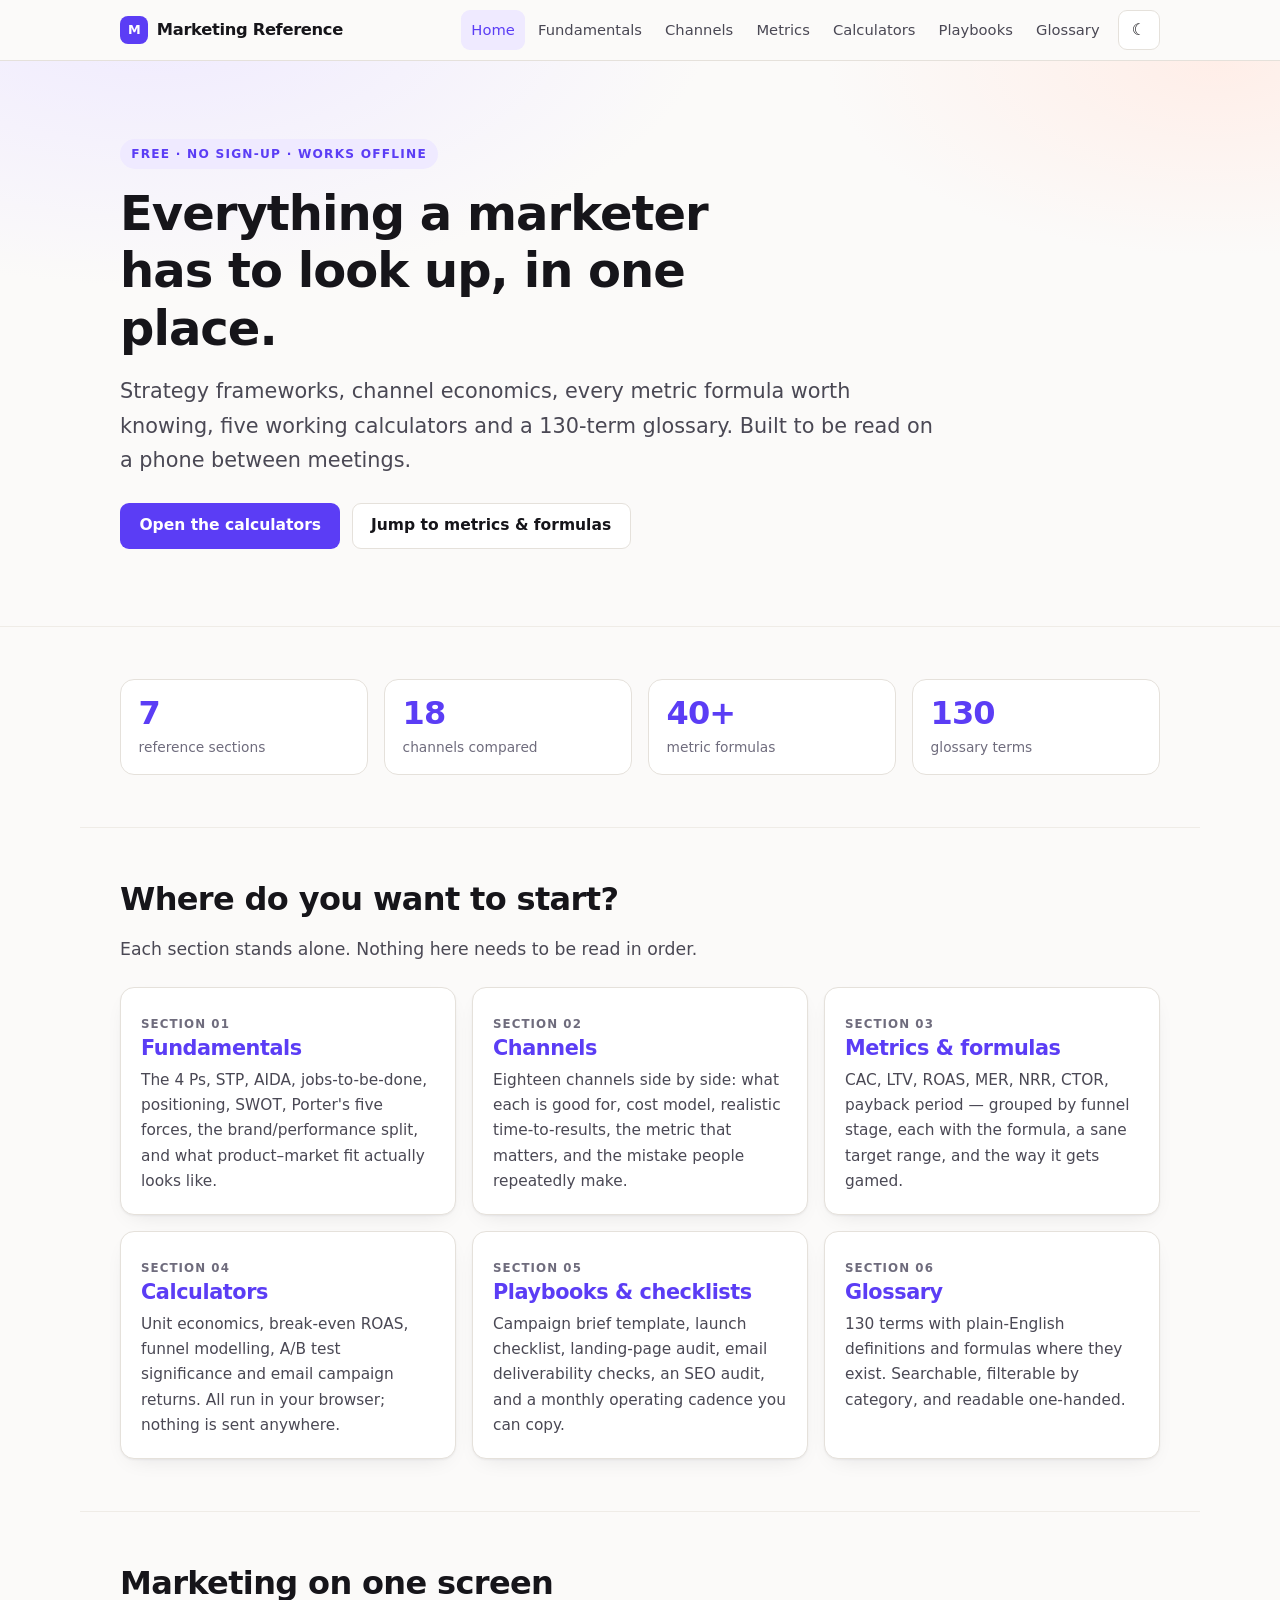
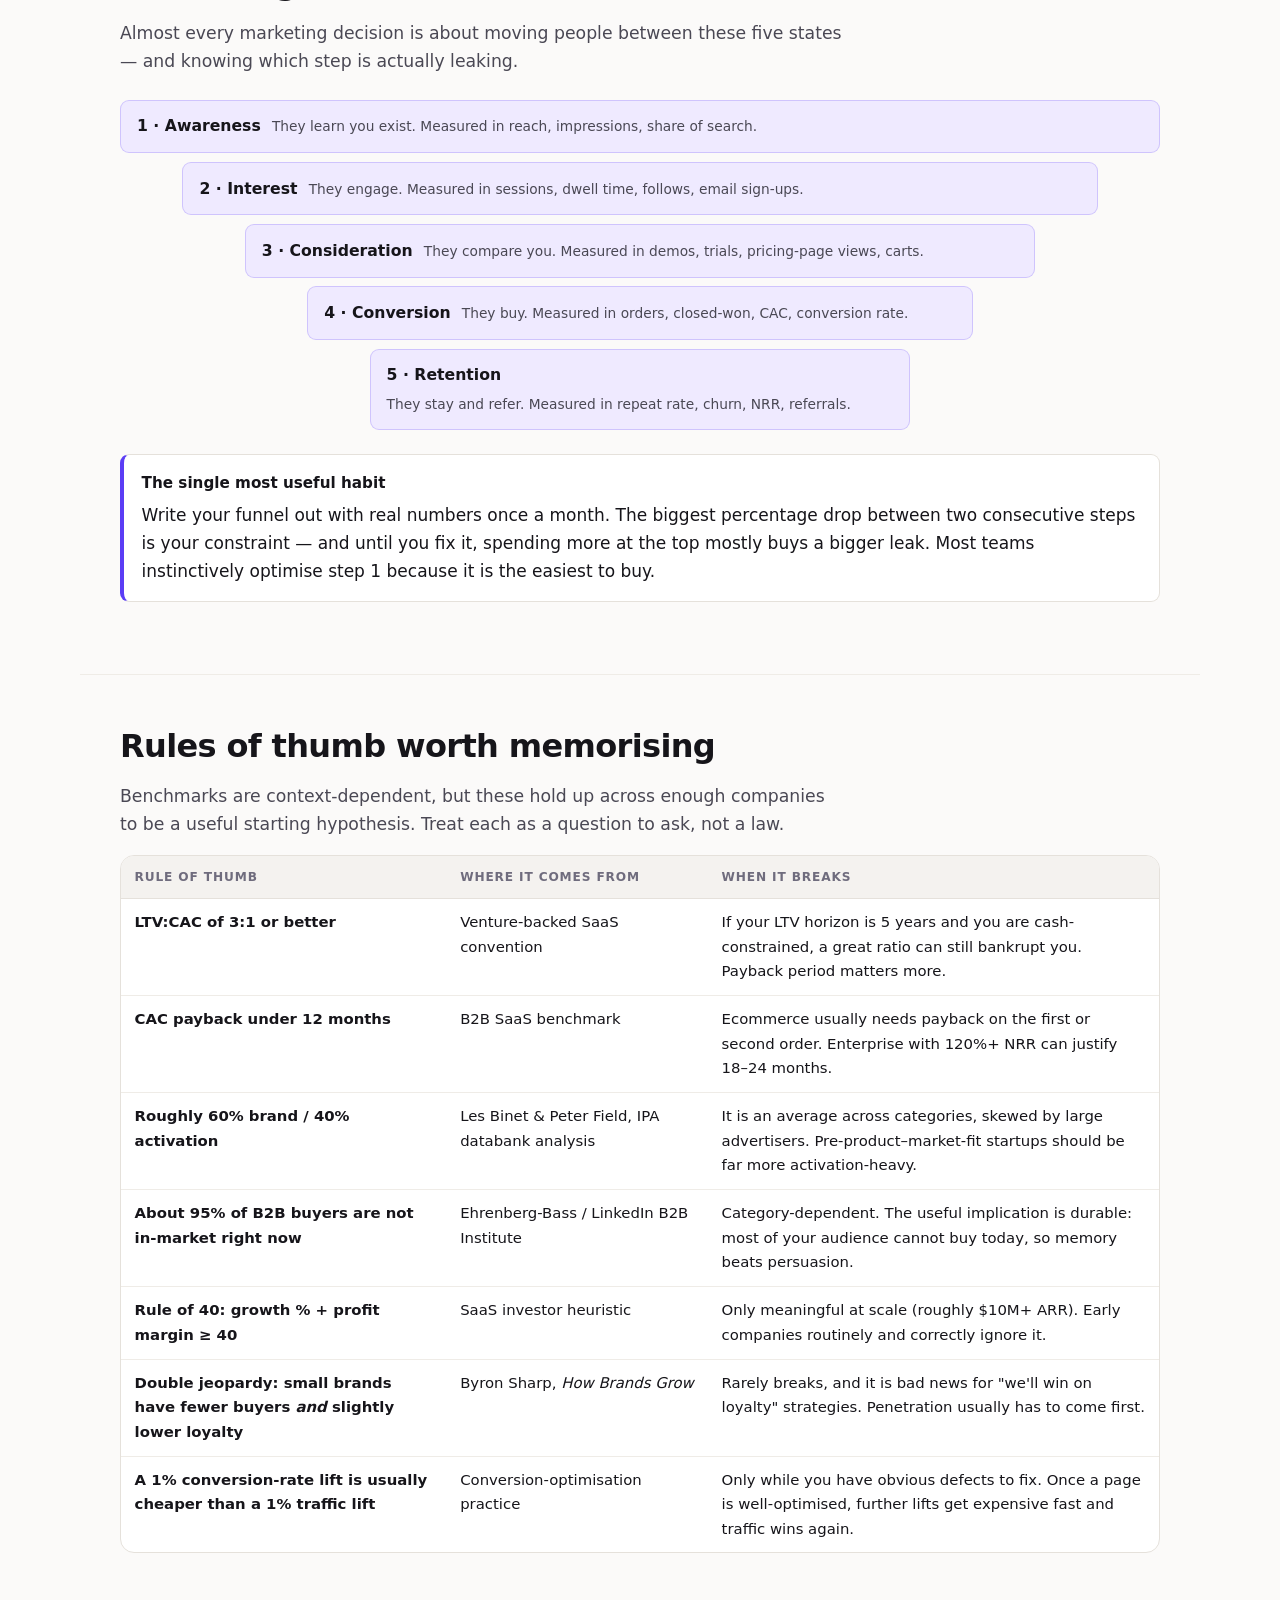
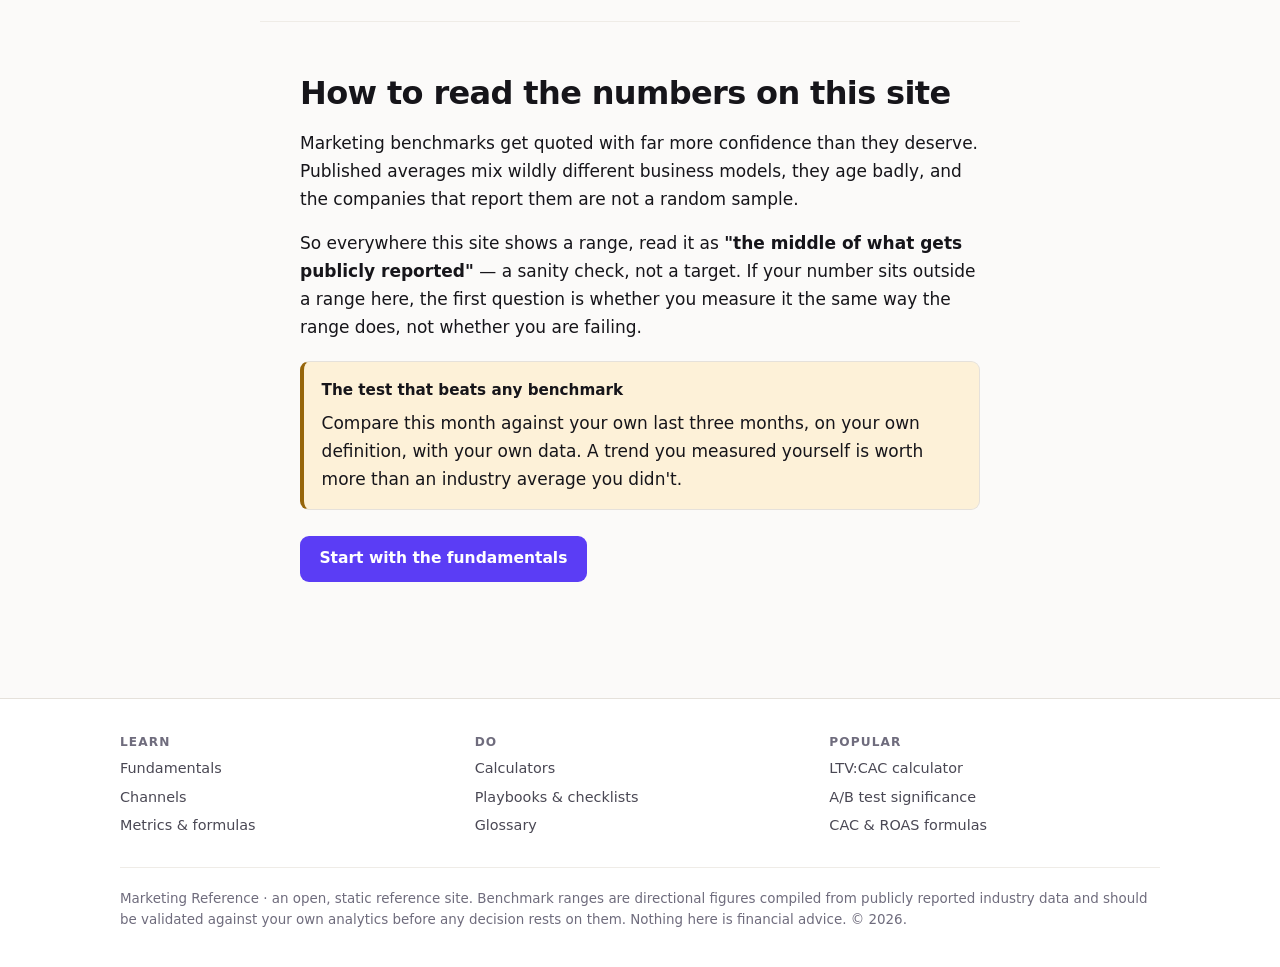
==== index.html @ d9c9aff5 "Add static marketing reference site: home, fundamentals, channels, metrics Sets up a dependency-free" ====
<!DOCTYPE html>
<html lang="en">
<head>
<meta charset="utf-8">
<meta name="viewport" content="width=device-width, initial-scale=1">
<title>Marketing Reference — frameworks, metrics, benchmarks and calculators</title>
<meta name="description" content="A free, mobile-friendly reference for marketers: strategy frameworks, channel comparisons, every metric formula, interactive calculators, playbooks and a 130-term glossary.">
<meta name="color-scheme" content="light dark">
<link rel="stylesheet" href="assets/css/styles.css">
<link rel="icon" href="data:image/svg+xml,<svg xmlns='http://www.w3.org/2000/svg' viewBox='0 0 32 32'><rect width='32' height='32' rx='8' fill='%235b3df5'/><text x='16' y='22' font-size='16' font-family='sans-serif' font-weight='bold' fill='white' text-anchor='middle'>M</text></svg>">
<script>try{var t=localStorage.getItem('mr-theme');if(t)document.documentElement.setAttribute('data-theme',t);}catch(e){}</script>
</head>
<body>
<a class="skip-link" href="#main">Skip to content</a>

<header class="site-header">
  <div class="wrap header-inner">
    <a class="brand" href="index.html"><span class="brand-mark" aria-hidden="true">M</span> Marketing Reference</a>
    <button class="nav-toggle" type="button" aria-expanded="false" aria-controls="site-nav">
      <span class="nav-toggle-bars" aria-hidden="true"><span></span><span></span><span></span></span>Menu
    </button>
    <nav class="site-nav" id="site-nav" aria-label="Main">
      <a href="index.html" aria-current="page">Home</a>
      <a href="fundamentals.html">Fundamentals</a>
      <a href="channels.html">Channels</a>
      <a href="metrics.html">Metrics</a>
      <a href="calculators.html">Calculators</a>
      <a href="playbooks.html">Playbooks</a>
      <a href="glossary.html">Glossary</a>
      <button class="theme-toggle" type="button" aria-label="Switch theme">☾</button>
    </nav>
  </div>
</header>

<main id="main">

  <div class="hero">
    <div class="wrap">
      <span class="eyebrow">Free · No sign-up · Works offline</span>
      <h1>Everything a marketer has to look up, in one place.</h1>
      <p class="lede">Strategy frameworks, channel economics, every metric formula worth knowing, five working calculators and a 130-term glossary. Built to be read on a phone between meetings.</p>
      <div class="btn-row">
        <a class="btn btn-primary" href="calculators.html">Open the calculators</a>
        <a class="btn btn-ghost" href="metrics.html">Jump to metrics &amp; formulas</a>
      </div>
    </div>
  </div>

  <section class="section wrap">
    <div class="grid grid-4">
      <div class="stat"><span class="stat-value">7</span><span class="stat-label">reference sections</span></div>
      <div class="stat"><span class="stat-value">18</span><span class="stat-label">channels compared</span></div>
      <div class="stat"><span class="stat-value">40+</span><span class="stat-label">metric formulas</span></div>
      <div class="stat"><span class="stat-value">130</span><span class="stat-label">glossary terms</span></div>
    </div>
  </section>

  <section class="section wrap" id="start">
    <h2>Where do you want to start?</h2>
    <p class="lede">Each section stands alone. Nothing here needs to be read in order.</p>

    <div class="grid mt-2">
      <a class="card" href="fundamentals.html">
        <span class="card-kicker">Section 01</span>
        <h3>Fundamentals</h3>
        <p>The 4 Ps, STP, AIDA, jobs-to-be-done, positioning, SWOT, Porter's five forces, the brand/performance split, and what product–market fit actually looks like.</p>
      </a>
      <a class="card" href="channels.html">
        <span class="card-kicker">Section 02</span>
        <h3>Channels</h3>
        <p>Eighteen channels side by side: what each is good for, cost model, realistic time-to-results, the metric that matters, and the mistake people repeatedly make.</p>
      </a>
      <a class="card" href="metrics.html">
        <span class="card-kicker">Section 03</span>
        <h3>Metrics &amp; formulas</h3>
        <p>CAC, LTV, ROAS, MER, NRR, CTOR, payback period — grouped by funnel stage, each with the formula, a sane target range, and the way it gets gamed.</p>
      </a>
      <a class="card" href="calculators.html">
        <span class="card-kicker">Section 04</span>
        <h3>Calculators</h3>
        <p>Unit economics, break-even ROAS, funnel modelling, A/B test significance and email campaign returns. All run in your browser; nothing is sent anywhere.</p>
      </a>
      <a class="card" href="playbooks.html">
        <span class="card-kicker">Section 05</span>
        <h3>Playbooks &amp; checklists</h3>
        <p>Campaign brief template, launch checklist, landing-page audit, email deliverability checks, an SEO audit, and a monthly operating cadence you can copy.</p>
      </a>
      <a class="card" href="glossary.html">
        <span class="card-kicker">Section 06</span>
        <h3>Glossary</h3>
        <p>130 terms with plain-English definitions and formulas where they exist. Searchable, filterable by category, and readable one-handed.</p>
      </a>
    </div>
  </section>

  <section class="section wrap" id="funnel">
    <h2>Marketing on one screen</h2>
    <p class="lede">Almost every marketing decision is about moving people between these five states — and knowing which step is actually leaking.</p>

    <div class="funnel">
      <div class="funnel-step"><b>1 · Awareness</b> <span>They learn you exist. Measured in reach, impressions, share of search.</span></div>
      <div class="funnel-step"><b>2 · Interest</b> <span>They engage. Measured in sessions, dwell time, follows, email sign-ups.</span></div>
      <div class="funnel-step"><b>3 · Consideration</b> <span>They compare you. Measured in demos, trials, pricing-page views, carts.</span></div>
      <div class="funnel-step"><b>4 · Conversion</b> <span>They buy. Measured in orders, closed-won, CAC, conversion rate.</span></div>
      <div class="funnel-step"><b>5 · Retention</b> <span>They stay and refer. Measured in repeat rate, churn, NRR, referrals.</span></div>
    </div>

    <div class="callout">
      <span class="callout-title">The single most useful habit</span>
      <p class="mb-0">Write your funnel out with real numbers once a month. The biggest percentage drop between two consecutive steps is your constraint — and until you fix it, spending more at the top mostly buys a bigger leak. Most teams instinctively optimise step 1 because it is the easiest to buy.</p>
    </div>
  </section>

  <section class="section wrap" id="rules">
    <h2>Rules of thumb worth memorising</h2>
    <p class="lede">Benchmarks are context-dependent, but these hold up across enough companies to be a useful starting hypothesis. Treat each as a question to ask, not a law.</p>

    <div class="table-wrap">
      <table>
        <caption class="visually-hidden">Common marketing rules of thumb with their origin and caveats</caption>
        <thead>
          <tr><th scope="col">Rule of thumb</th><th scope="col">Where it comes from</th><th scope="col">When it breaks</th></tr>
        </thead>
        <tbody>
          <tr>
            <th scope="row">LTV:CAC of 3:1 or better</th>
            <td>Venture-backed SaaS convention</td>
            <td>If your LTV horizon is 5 years and you are cash-constrained, a great ratio can still bankrupt you. Payback period matters more.</td>
          </tr>
          <tr>
            <th scope="row">CAC payback under 12 months</th>
            <td>B2B SaaS benchmark</td>
            <td>Ecommerce usually needs payback on the first or second order. Enterprise with 120%+ NRR can justify 18–24 months.</td>
          </tr>
          <tr>
            <th scope="row">Roughly 60% brand / 40% activation</th>
            <td>Les Binet &amp; Peter Field, IPA databank analysis</td>
            <td>It is an average across categories, skewed by large advertisers. Pre-product–market-fit startups should be far more activation-heavy.</td>
          </tr>
          <tr>
            <th scope="row">About 95% of B2B buyers are not in-market right now</th>
            <td>Ehrenberg-Bass / LinkedIn B2B Institute</td>
            <td>Category-dependent. The useful implication is durable: most of your audience cannot buy today, so memory beats persuasion.</td>
          </tr>
          <tr>
            <th scope="row">Rule of 40: growth % + profit margin ≥ 40</th>
            <td>SaaS investor heuristic</td>
            <td>Only meaningful at scale (roughly $10M+ ARR). Early companies routinely and correctly ignore it.</td>
          </tr>
          <tr>
            <th scope="row">Double jeopardy: small brands have fewer buyers <em>and</em> slightly lower loyalty</th>
            <td>Byron Sharp, <em>How Brands Grow</em></td>
            <td>Rarely breaks, and it is bad news for "we'll win on loyalty" strategies. Penetration usually has to come first.</td>
          </tr>
          <tr>
            <th scope="row">A 1% conversion-rate lift is usually cheaper than a 1% traffic lift</th>
            <td>Conversion-optimisation practice</td>
            <td>Only while you have obvious defects to fix. Once a page is well-optimised, further lifts get expensive fast and traffic wins again.</td>
          </tr>
        </tbody>
      </table>
    </div>
    <p class="table-hint mobile-only">Swipe the table sideways to see all columns.</p>
  </section>

  <section class="section wrap narrow" id="honesty">
    <h2>How to read the numbers on this site</h2>
    <p>Marketing benchmarks get quoted with far more confidence than they deserve. Published averages mix wildly different business models, they age badly, and the companies that report them are not a random sample.</p>
    <p>So everywhere this site shows a range, read it as <strong>"the middle of what gets publicly reported"</strong> — a sanity check, not a target. If your number sits outside a range here, the first question is whether you measure it the same way the range does, not whether you are failing.</p>
    <div class="callout callout-warn">
      <span class="callout-title">The test that beats any benchmark</span>
      <p class="mb-0">Compare this month against your own last three months, on your own definition, with your own data. A trend you measured yourself is worth more than an industry average you didn't.</p>
    </div>
    <div class="btn-row">
      <a class="btn btn-primary" href="fundamentals.html">Start with the fundamentals</a>
    </div>
  </section>

</main>

<footer class="site-footer">
  <div class="wrap">
    <div class="footer-grid">
      <div>
        <h4>Learn</h4>
        <ul>
          <li><a href="fundamentals.html">Fundamentals</a></li>
          <li><a href="channels.html">Channels</a></li>
          <li><a href="metrics.html">Metrics &amp; formulas</a></li>
        </ul>
      </div>
      <div>
        <h4>Do</h4>
        <ul>
          <li><a href="calculators.html">Calculators</a></li>
          <li><a href="playbooks.html">Playbooks &amp; checklists</a></li>
          <li><a href="glossary.html">Glossary</a></li>
        </ul>
      </div>
      <div>
        <h4>Popular</h4>
        <ul>
          <li><a href="calculators.html#unit-economics">LTV:CAC calculator</a></li>
          <li><a href="calculators.html#ab-test">A/B test significance</a></li>
          <li><a href="metrics.html#acquisition">CAC &amp; ROAS formulas</a></li>
        </ul>
      </div>
    </div>
    <div class="footer-bottom">
      <p class="mb-0">Marketing Reference · an open, static reference site. Benchmark ranges are directional figures compiled from publicly reported industry data and should be validated against your own analytics before any decision rests on them. Nothing here is financial advice. © <span data-year>2026</span>.</p>
    </div>
  </div>
</footer>

<script src="assets/js/site.js" defer></script>
</body>
</html>
---- assets/css/styles.css ----
/* ==========================================================================
   Marketing Reference — stylesheet
   One file, no build step, no external fonts or CDNs.
   Theme tokens live on :root; dark mode is both automatic and toggleable.
   ========================================================================== */

/* --- 1. Design tokens ---------------------------------------------------- */

:root {
  --bg:          #fbfaf9;
  --surface:     #ffffff;
  --surface-2:   #f4f2ef;
  --ink:         #16151a;
  --ink-2:       #4a4854;
  --muted:       #6f6c7d;
  --border:      #e5e1db;
  --border-soft: #efece7;
  --brand:       #5b3df5;
  --brand-ink:   #ffffff;
  --brand-soft:  #efeaff;
  --accent:      #e04f28;
  --accent-soft: #ffeee8;
  --ok:          #0f7a56;
  --ok-soft:     #e4f6ee;
  --warn:        #96650a;
  --warn-soft:   #fdf1d8;
  --bad:         #b8362e;
  --bad-soft:    #fdeae8;

  --radius:    14px;
  --radius-sm: 9px;
  --shadow:    0 1px 2px rgba(20, 18, 30, .05), 0 8px 24px -12px rgba(20, 18, 30, .14);
  --ring:      0 0 0 3px color-mix(in srgb, var(--brand) 32%, transparent);

  --wrap:   1120px;
  --gutter: clamp(1rem, 4vw, 2.5rem);

  --sans: ui-sans-serif, system-ui, -apple-system, "Segoe UI", Roboto, "Helvetica Neue", Arial, sans-serif;
  --mono: ui-monospace, SFMono-Regular, "SF Mono", Menlo, Consolas, "Liberation Mono", monospace;

  color-scheme: light;
}

@media (prefers-color-scheme: dark) {
  :root:not([data-theme="light"]) {
    --bg:          #0f0e13;
    --surface:     #17161d;
    --surface-2:   #1f1d27;
    --ink:         #f2f0f6;
    --ink-2:       #c8c4d4;
    --muted:       #9a95ab;
    --border:      #2c2936;
    --border-soft: #232130;
    --brand:       #9b86ff;
    --brand-ink:   #14121c;
    --brand-soft:  #241f3d;
    --accent:      #ff8b70;
    --accent-soft: #33201b;
    --ok:          #45d3a0;
    --ok-soft:     #10281f;
    --warn:        #e8b13c;
    --warn-soft:   #2b2313;
    --bad:         #ff7a70;
    --bad-soft:    #2e1917;
    --shadow:      0 1px 2px rgba(0, 0, 0, .4), 0 10px 28px -14px rgba(0, 0, 0, .7);
    color-scheme: dark;
  }
}

:root[data-theme="dark"] {
  --bg:          #0f0e13;
  --surface:     #17161d;
  --surface-2:   #1f1d27;
  --ink:         #f2f0f6;
  --ink-2:       #c8c4d4;
  --muted:       #9a95ab;
  --border:      #2c2936;
  --border-soft: #232130;
  --brand:       #9b86ff;
  --brand-ink:   #14121c;
  --brand-soft:  #241f3d;
  --accent:      #ff8b70;
  --accent-soft: #33201b;
  --ok:          #45d3a0;
  --ok-soft:     #10281f;
  --warn:        #e8b13c;
  --warn-soft:   #2b2313;
  --bad:         #ff7a70;
  --bad-soft:    #2e1917;
  --shadow:      0 1px 2px rgba(0, 0, 0, .4), 0 10px 28px -14px rgba(0, 0, 0, .7);
  color-scheme: dark;
}

/* --- 2. Base ------------------------------------------------------------- */

*, *::before, *::after { box-sizing: border-box; }

html {
  -webkit-text-size-adjust: 100%;
  scroll-behavior: smooth;
  scroll-padding-top: 5.5rem;
}

body {
  margin: 0;
  background: var(--bg);
  color: var(--ink);
  font-family: var(--sans);
  font-size: clamp(1rem, .97rem + .15vw, 1.0625rem);
  line-height: 1.65;
  -webkit-font-smoothing: antialiased;
  overflow-wrap: break-word;
}

h1, h2, h3, h4 {
  line-height: 1.2;
  letter-spacing: -.02em;
  margin: 0 0 .5em;
  font-weight: 680;
}

h1 { font-size: clamp(1.9rem, 1.4rem + 2.4vw, 3rem); }
h2 { font-size: clamp(1.45rem, 1.2rem + 1.2vw, 2rem); }
h3 { font-size: clamp(1.1rem, 1.02rem + .4vw, 1.3rem); }
h4 { font-size: 1rem; }

p  { margin: 0 0 1rem; }
ul, ol { margin: 0 0 1rem; padding-left: 1.35rem; }
li { margin-bottom: .4rem; }
li > ul, li > ol { margin-top: .4rem; }

a { color: var(--brand); text-underline-offset: .18em; }
a:hover { text-decoration-thickness: 2px; }

strong { font-weight: 660; }

code, kbd {
  font-family: var(--mono);
  font-size: .875em;
  background: var(--surface-2);
  border: 1px solid var(--border-soft);
  border-radius: 6px;
  padding: .1em .38em;
}

hr { border: 0; border-top: 1px solid var(--border); margin: 2.5rem 0; }

img, svg { max-width: 100%; height: auto; }

:focus-visible {
  outline: 2px solid var(--brand);
  outline-offset: 2px;
  border-radius: 4px;
}

::selection { background: var(--brand-soft); color: var(--ink); }

@media (prefers-reduced-motion: reduce) {
  html { scroll-behavior: auto; }
  *, *::before, *::after {
    animation-duration: .01ms !important;
    transition-duration: .01ms !important;
  }
}

/* --- 3. Layout ----------------------------------------------------------- */

.wrap {
  width: 100%;
  max-width: var(--wrap);
  margin-inline: auto;
  padding-inline: var(--gutter);
}

.narrow { max-width: 760px; }

main { display: block; padding-block: 0 4rem; }

section[id] { scroll-margin-top: 5.5rem; }

.section { padding-block: clamp(2rem, 1.4rem + 2.4vw, 3.25rem); }
.section + .section { border-top: 1px solid var(--border-soft); }

.skip-link {
  position: absolute;
  left: -9999px;
  top: 0;
  background: var(--brand);
  color: var(--brand-ink);
  padding: .75rem 1.1rem;
  border-radius: 0 0 var(--radius-sm) 0;
  z-index: 100;
}
.skip-link:focus { left: 0; }

/* --- 4. Header & navigation ---------------------------------------------- */

.site-header {
  position: sticky;
  top: 0;
  z-index: 50;
  background: color-mix(in srgb, var(--bg) 88%, transparent);
  backdrop-filter: saturate(180%) blur(12px);
  border-bottom: 1px solid var(--border);
}

.header-inner {
  display: flex;
  align-items: center;
  gap: 1rem;
  min-height: 60px;
}

.brand {
  display: inline-flex;
  align-items: center;
  gap: .55rem;
  font-weight: 700;
  letter-spacing: -.02em;
  color: var(--ink);
  text-decoration: none;
  font-size: 1.02rem;
  margin-right: auto;
  padding-block: .5rem;
}

.brand-mark {
  display: grid;
  place-items: center;
  width: 28px;
  height: 28px;
  flex: none;
  border-radius: 8px;
  background: var(--brand);
  color: var(--brand-ink);
  font-size: .8rem;
  font-weight: 800;
  letter-spacing: -.04em;
}

.nav-toggle {
  display: inline-flex;
  align-items: center;
  gap: .45rem;
  min-height: 42px;
  padding: 0 .8rem;
  font: inherit;
  font-size: .9rem;
  font-weight: 560;
  color: var(--ink);
  background: var(--surface);
  border: 1px solid var(--border);
  border-radius: var(--radius-sm);
  cursor: pointer;
}

.nav-toggle-bars {
  display: grid;
  gap: 3px;
  width: 15px;
}
.nav-toggle-bars span {
  height: 2px;
  border-radius: 2px;
  background: currentColor;
}

.site-nav {
  display: flex;
  align-items: center;
  gap: .15rem;
  flex-wrap: wrap;
}

.site-nav a {
  display: inline-flex;
  align-items: center;
  min-height: 40px;
  padding: 0 .65rem;
  border-radius: var(--radius-sm);
  font-size: .92rem;
  font-weight: 545;
  color: var(--ink-2);
  text-decoration: none;
  white-space: nowrap;
}
.site-nav a:hover { background: var(--surface-2); color: var(--ink); }
.site-nav a[aria-current="page"] { background: var(--brand-soft); color: var(--brand); }

.theme-toggle {
  min-width: 42px;
  min-height: 40px;
  margin-left: .35rem;
  display: inline-grid;
  place-items: center;
  font: inherit;
  font-size: 1rem;
  line-height: 1;
  background: var(--surface);
  color: var(--ink);
  border: 1px solid var(--border);
  border-radius: var(--radius-sm);
  cursor: pointer;
}
.theme-toggle:hover { background: var(--surface-2); }

@media (max-width: 900px) {
  .nav-toggle { display: inline-flex; order: 2; }
  .site-nav {
    order: 3;
    flex-basis: 100%;
    flex-direction: column;
    align-items: stretch;
    gap: 2px;
    padding-bottom: .75rem;
  }
  .site-nav[hidden] { display: none; }
  .site-nav a {
    min-height: 46px;
    padding-inline: .75rem;
    font-size: 1rem;
  }
  .theme-toggle { margin: .4rem 0 0; justify-self: start; width: 100%; }
}

@media (min-width: 901px) {
  .nav-toggle { display: none; }
  .site-nav[hidden] { display: flex; }
}

/* --- 5. Hero ------------------------------------------------------------- */

.hero {
  padding-block: clamp(2.5rem, 1.6rem + 4vw, 5rem);
  background:
    radial-gradient(80ch 40ch at 12% -10%, var(--brand-soft), transparent 65%),
    radial-gradient(60ch 30ch at 95% 0%, var(--accent-soft), transparent 60%);
  border-bottom: 1px solid var(--border-soft);
}

.hero h1 { max-width: 18ch; margin-bottom: .35em; }

.hero .lede {
  font-size: clamp(1.05rem, 1rem + .5vw, 1.3rem);
  color: var(--ink-2);
  max-width: 62ch;
}

.eyebrow {
  display: inline-block;
  font-size: .76rem;
  font-weight: 680;
  letter-spacing: .1em;
  text-transform: uppercase;
  color: var(--brand);
  background: var(--brand-soft);
  border-radius: 999px;
  padding: .3rem .7rem;
  margin-bottom: 1rem;
}

.lede { color: var(--ink-2); font-size: 1.08rem; max-width: 66ch; }

/* --- 6. Buttons ---------------------------------------------------------- */

.btn {
  display: inline-flex;
  align-items: center;
  justify-content: center;
  gap: .5rem;
  min-height: 46px;
  padding: 0 1.15rem;
  font: inherit;
  font-size: .97rem;
  font-weight: 600;
  border-radius: var(--radius-sm);
  border: 1px solid transparent;
  text-decoration: none;
  cursor: pointer;
  transition: transform .12s ease, background-color .12s ease;
}
.btn:active { transform: translateY(1px); }

.btn-primary { background: var(--brand); color: var(--brand-ink); }
.btn-primary:hover { background: color-mix(in srgb, var(--brand) 86%, black); }

.btn-ghost {
  background: var(--surface);
  color: var(--ink);
  border-color: var(--border);
}
.btn-ghost:hover { background: var(--surface-2); }

.btn-row {
  display: flex;
  flex-wrap: wrap;
  gap: .7rem;
  margin-top: 1.6rem;
}
@media (max-width: 420px) {
  .btn-row .btn { flex: 1 1 100%; }
}

/* --- 7. Cards & grids ---------------------------------------------------- */

.grid {
  display: grid;
  gap: 1rem;
  grid-template-columns: repeat(auto-fit, minmax(min(100%, 260px), 1fr));
}
.grid-2 { grid-template-columns: repeat(auto-fit, minmax(min(100%, 330px), 1fr)); }
.grid-4 { grid-template-columns: repeat(auto-fit, minmax(min(100%, 190px), 1fr)); }

.card {
  background: var(--surface);
  border: 1px solid var(--border);
  border-radius: var(--radius);
  padding: 1.25rem;
  box-shadow: var(--shadow);
}
.card > :last-child { margin-bottom: 0; }
.card h3 { margin-bottom: .4rem; }
.card p  { color: var(--ink-2); font-size: .96rem; }

a.card {
  display: block;
  text-decoration: none;
  color: inherit;
  transition: transform .14s ease, border-color .14s ease;
}
a.card:hover { transform: translateY(-2px); border-color: var(--brand); }
a.card h3 { color: var(--brand); }

.card-kicker {
  font-size: .74rem;
  font-weight: 700;
  letter-spacing: .09em;
  text-transform: uppercase;
  color: var(--muted);
  margin-bottom: .5rem;
}

.stat {
  background: var(--surface);
  border: 1px solid var(--border);
  border-radius: var(--radius);
  padding: 1rem 1.1rem;
}
.stat .stat-value {
  display: block;
  font-size: clamp(1.5rem, 1.2rem + 1.1vw, 2rem);
  font-weight: 720;
  letter-spacing: -.03em;
  color: var(--brand);
  line-height: 1.1;
}
.stat .stat-label {
  display: block;
  font-size: .86rem;
  color: var(--muted);
  margin-top: .3rem;
}

/* --- 8. Tables ----------------------------------------------------------- */

.table-wrap {
  overflow-x: auto;
  -webkit-overflow-scrolling: touch;
  border: 1px solid var(--border);
  border-radius: var(--radius);
  background: var(--surface);
  margin-bottom: 1rem;
}

table {
  width: 100%;
  border-collapse: collapse;
  font-size: .93rem;
  min-width: 520px;
}

thead th {
  position: sticky;
  top: 0;
  text-align: left;
  font-size: .76rem;
  font-weight: 700;
  letter-spacing: .07em;
  text-transform: uppercase;
  color: var(--muted);
  background: var(--surface-2);
  padding: .7rem .85rem;
  border-bottom: 1px solid var(--border);
  white-space: nowrap;
}

tbody td, tbody th {
  padding: .7rem .85rem;
  border-bottom: 1px solid var(--border-soft);
  vertical-align: top;
  text-align: left;
}
tbody th { font-weight: 620; color: var(--ink); }
tbody tr:last-child td, tbody tr:last-child th { border-bottom: 0; }
tbody tr:hover { background: var(--surface-2); }

td.num, th.num { text-align: right; font-variant-numeric: tabular-nums; white-space: nowrap; }

.table-hint {
  font-size: .82rem;
  color: var(--muted);
  margin: -.5rem 0 1.25rem;
}
@media (min-width: 700px) { .table-hint.mobile-only { display: none; } }

/* --- 9. Callouts, pills, formulas ---------------------------------------- */

.callout {
  border: 1px solid var(--border);
  border-left: 4px solid var(--brand);
  background: var(--surface);
  border-radius: var(--radius-sm);
  padding: 1rem 1.1rem;
  margin: 1.25rem 0;
}
.callout > :last-child { margin-bottom: 0; }
.callout-title {
  font-weight: 680;
  font-size: .95rem;
  margin-bottom: .35rem;
  display: block;
}
.callout-warn { border-left-color: var(--warn); background: var(--warn-soft); }
.callout-bad  { border-left-color: var(--bad);  background: var(--bad-soft); }
.callout-ok   { border-left-color: var(--ok);   background: var(--ok-soft); }

.pill {
  display: inline-block;
  font-size: .75rem;
  font-weight: 640;
  padding: .2rem .55rem;
  border-radius: 999px;
  background: var(--surface-2);
  color: var(--ink-2);
  border: 1px solid var(--border);
  white-space: nowrap;
}
.pill-ok   { background: var(--ok-soft);   color: var(--ok);   border-color: transparent; }
.pill-warn { background: var(--warn-soft); color: var(--warn); border-color: transparent; }
.pill-bad  { background: var(--bad-soft);  color: var(--bad);  border-color: transparent; }
.pill-brand{ background: var(--brand-soft);color: var(--brand);border-color: transparent; }

.formula {
  font-family: var(--mono);
  font-size: .9rem;
  background: var(--surface-2);
  border: 1px solid var(--border-soft);
  border-radius: var(--radius-sm);
  padding: .7rem .85rem;
  margin: .6rem 0 .9rem;
  overflow-x: auto;
  white-space: nowrap;
}

.metric {
  border: 1px solid var(--border);
  border-radius: var(--radius);
  background: var(--surface);
  padding: 1.15rem 1.25rem;
  margin-bottom: 1rem;
}
.metric h3 { margin-bottom: .2rem; }
.metric > :last-child { margin-bottom: 0; }
.metric .metric-sub {
  font-size: .82rem;
  color: var(--muted);
  margin-bottom: .7rem;
}

dl.kv { margin: 0; }
dl.kv div {
  display: flex;
  flex-wrap: wrap;
  gap: .25rem .6rem;
  padding: .45rem 0;
  border-top: 1px dashed var(--border);
}
dl.kv div:first-child { border-top: 0; }
dl.kv dt {
  flex: 0 0 8.5rem;
  font-weight: 620;
  font-size: .88rem;
  color: var(--muted);
}
dl.kv dd { flex: 1 1 12rem; margin: 0; font-size: .94rem; }

/* --- 10. Funnel diagram --------------------------------------------------- */

.funnel { display: grid; gap: .55rem; margin: 1.5rem 0; }

.funnel-step {
  display: flex;
  flex-wrap: wrap;
  align-items: baseline;
  gap: .3rem .7rem;
  padding: .8rem 1rem;
  border-radius: var(--radius-sm);
  background: var(--brand-soft);
  border: 1px solid color-mix(in srgb, var(--brand) 22%, transparent);
  margin-inline: auto;
  width: 100%;
}
.funnel-step:nth-child(1) { max-width: 100%; }
.funnel-step:nth-child(2) { max-width: 88%; }
.funnel-step:nth-child(3) { max-width: 76%; }
.funnel-step:nth-child(4) { max-width: 64%; }
.funnel-step:nth-child(5) { max-width: 52%; }

.funnel-step b { font-size: .98rem; }
.funnel-step span { font-size: .86rem; color: var(--ink-2); }

@media (max-width: 560px) {
  .funnel-step { max-width: 100% !important; }
}

/* --- 11. Forms & calculators --------------------------------------------- */

.calc {
  background: var(--surface);
  border: 1px solid var(--border);
  border-radius: var(--radius);
  padding: 1.25rem;
  box-shadow: var(--shadow);
  margin-bottom: 1.5rem;
}
.calc > h3 { margin-bottom: .3rem; }
.calc .calc-intro { color: var(--ink-2); font-size: .94rem; margin-bottom: 1.1rem; }

.field-grid {
  display: grid;
  gap: .85rem;
  grid-template-columns: repeat(auto-fit, minmax(min(100%, 190px), 1fr));
  margin-bottom: 1.1rem;
}

.field { display: flex; flex-direction: column; gap: .3rem; }

.field label {
  font-size: .85rem;
  font-weight: 600;
  color: var(--ink-2);
}
.field .hint { font-size: .76rem; color: var(--muted); }

.field input, .field select {
  font: inherit;
  font-size: 1rem;
  min-height: 46px;
  padding: .5rem .7rem;
  color: var(--ink);
  background: var(--bg);
  border: 1px solid var(--border);
  border-radius: var(--radius-sm);
  width: 100%;
}
.field input:focus, .field select:focus {
  outline: none;
  border-color: var(--brand);
  box-shadow: var(--ring);
}

.results {
  border-top: 1px solid var(--border);
  padding-top: 1.1rem;
  display: grid;
  gap: .75rem;
  grid-template-columns: repeat(auto-fit, minmax(min(100%, 150px), 1fr));
}

.result {
  background: var(--surface-2);
  border-radius: var(--radius-sm);
  padding: .8rem .9rem;
}
.result .r-label {
  display: block;
  font-size: .78rem;
  font-weight: 620;
  letter-spacing: .04em;
  text-transform: uppercase;
  color: var(--muted);
}
.result .r-value {
  display: block;
  font-size: 1.4rem;
  font-weight: 700;
  letter-spacing: -.02em;
  font-variant-numeric: tabular-nums;
  color: var(--ink);
  margin-top: .15rem;
}
.result .r-note { display: block; font-size: .8rem; color: var(--muted); margin-top: .2rem; }
.result.is-ok   .r-value { color: var(--ok); }
.result.is-warn .r-value { color: var(--warn); }
.result.is-bad  .r-value { color: var(--bad); }

.verdict {
  grid-column: 1 / -1;
  font-size: .94rem;
  padding: .8rem .95rem;
  border-radius: var(--radius-sm);
  background: var(--brand-soft);
  color: var(--ink);
  border: 1px solid color-mix(in srgb, var(--brand) 20%, transparent);
}
.verdict.is-ok   { background: var(--ok-soft);   border-color: color-mix(in srgb, var(--ok) 25%, transparent); }
.verdict.is-warn { background: var(--warn-soft); border-color: color-mix(in srgb, var(--warn) 25%, transparent); }
.verdict.is-bad  { background: var(--bad-soft);  border-color: color-mix(in srgb, var(--bad) 25%, transparent); }

.step-list { list-style: none; padding: 0; margin: 1rem 0 0; }
.step-list li {
  display: flex;
  flex-wrap: wrap;
  justify-content: space-between;
  gap: .5rem;
  padding: .55rem 0;
  border-bottom: 1px dashed var(--border);
  font-size: .93rem;
}
.step-list li:last-child { border-bottom: 0; }
.step-list .s-val { font-variant-numeric: tabular-nums; font-weight: 640; }

/* --- 12. Glossary --------------------------------------------------------- */

.search-bar { margin-bottom: 1rem; }
.search-bar input {
  font: inherit;
  font-size: 1rem;
  width: 100%;
  min-height: 50px;
  padding: .6rem .9rem;
  color: var(--ink);
  background: var(--surface);
  border: 1px solid var(--border);
  border-radius: var(--radius-sm);
}
.search-bar input:focus { outline: none; border-color: var(--brand); box-shadow: var(--ring); }

.chips { display: flex; flex-wrap: wrap; gap: .4rem; margin-bottom: 1.25rem; }
.chip {
  font: inherit;
  font-size: .85rem;
  font-weight: 570;
  min-height: 38px;
  padding: 0 .8rem;
  border-radius: 999px;
  border: 1px solid var(--border);
  background: var(--surface);
  color: var(--ink-2);
  cursor: pointer;
}
.chip:hover { background: var(--surface-2); }
.chip[aria-pressed="true"] { background: var(--brand); border-color: var(--brand); color: var(--brand-ink); }

.term-list { display: grid; gap: .7rem; }

.term {
  background: var(--surface);
  border: 1px solid var(--border);
  border-radius: var(--radius-sm);
  padding: .9rem 1rem;
}
.term h3 {
  font-size: 1.02rem;
  margin-bottom: .25rem;
  display: flex;
  flex-wrap: wrap;
  align-items: center;
  gap: .5rem;
}
.term p { margin: 0; font-size: .94rem; color: var(--ink-2); }
.term .term-formula {
  font-family: var(--mono);
  font-size: .82rem;
  color: var(--muted);
  margin-top: .4rem;
  display: block;
  overflow-x: auto;
}

.result-count { font-size: .88rem; color: var(--muted); margin-bottom: 1rem; }

/* --- 13. Checklists ------------------------------------------------------- */

.checklist { list-style: none; padding: 0; margin: 0 0 1rem; }
.checklist li {
  position: relative;
  padding: .45rem 0 .45rem 1.9rem;
  border-bottom: 1px dashed var(--border);
  font-size: .95rem;
}
.checklist li:last-child { border-bottom: 0; }
.checklist li::before {
  content: "";
  position: absolute;
  left: 0;
  top: .72rem;
  width: 15px;
  height: 15px;
  border: 1.5px solid var(--brand);
  border-radius: 4px;
}

/* --- 14. Table of contents ------------------------------------------------ */

.toc {
  background: var(--surface-2);
  border: 1px solid var(--border);
  border-radius: var(--radius);
  padding: 1rem 1.15rem;
  margin-bottom: 2rem;
}
.toc h2 {
  font-size: .78rem;
  letter-spacing: .09em;
  text-transform: uppercase;
  color: var(--muted);
  margin-bottom: .6rem;
}
.toc ul {
  list-style: none;
  padding: 0;
  margin: 0;
  display: flex;
  flex-wrap: wrap;
  gap: .35rem .5rem;
}
.toc li { margin: 0; }
.toc a {
  display: inline-block;
  font-size: .89rem;
  padding: .35rem .6rem;
  border-radius: 999px;
  background: var(--surface);
  border: 1px solid var(--border);
  color: var(--ink-2);
  text-decoration: none;
}
.toc a:hover { border-color: var(--brand); color: var(--brand); }

/* --- 15. Footer ----------------------------------------------------------- */

.site-footer {
  border-top: 1px solid var(--border);
  background: var(--surface);
  padding-block: 2.25rem;
  font-size: .9rem;
  color: var(--muted);
}
.footer-grid {
  display: grid;
  gap: 1.5rem;
  grid-template-columns: repeat(auto-fit, minmax(min(100%, 210px), 1fr));
  margin-bottom: 1.5rem;
}
.site-footer h4 {
  font-size: .76rem;
  letter-spacing: .09em;
  text-transform: uppercase;
  color: var(--muted);
  margin-bottom: .5rem;
}
.site-footer ul { list-style: none; padding: 0; margin: 0; }
.site-footer li { margin-bottom: .3rem; }
.site-footer a { color: var(--ink-2); text-decoration: none; }
.site-footer a:hover { color: var(--brand); text-decoration: underline; }
.footer-bottom {
  border-top: 1px solid var(--border-soft);
  padding-top: 1.25rem;
  font-size: .84rem;
  line-height: 1.6;
}

/* --- 16. Utilities -------------------------------------------------------- */

.mt-0 { margin-top: 0; }
.mb-0 { margin-bottom: 0; }
.mt-2 { margin-top: 1.5rem; }
.center { text-align: center; }
.muted { color: var(--muted); }
.small { font-size: .87rem; }
.stack > * + * { margin-top: 1rem; }
.visually-hidden {
  position: absolute;
  width: 1px; height: 1px;
  padding: 0; margin: -1px;
  overflow: hidden;
  clip: rect(0 0 0 0);
  white-space: nowrap;
  border: 0;
}
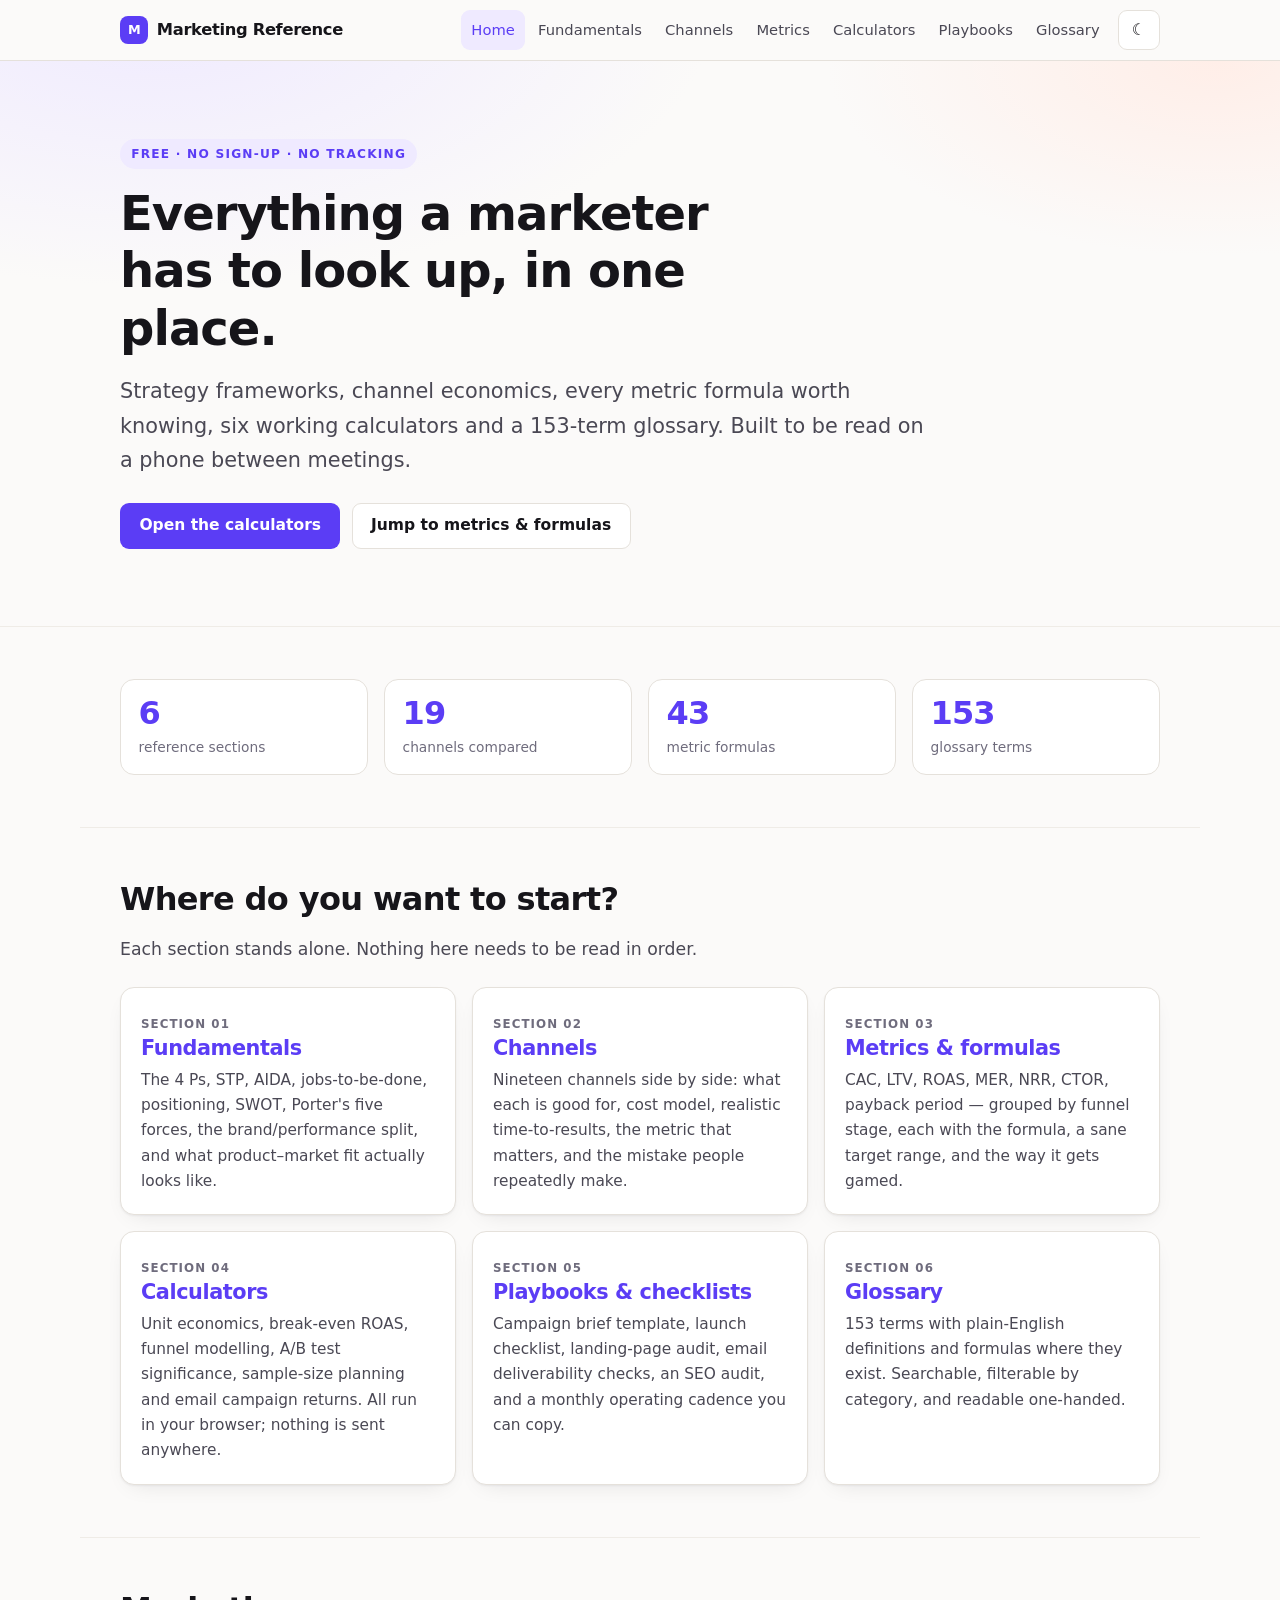
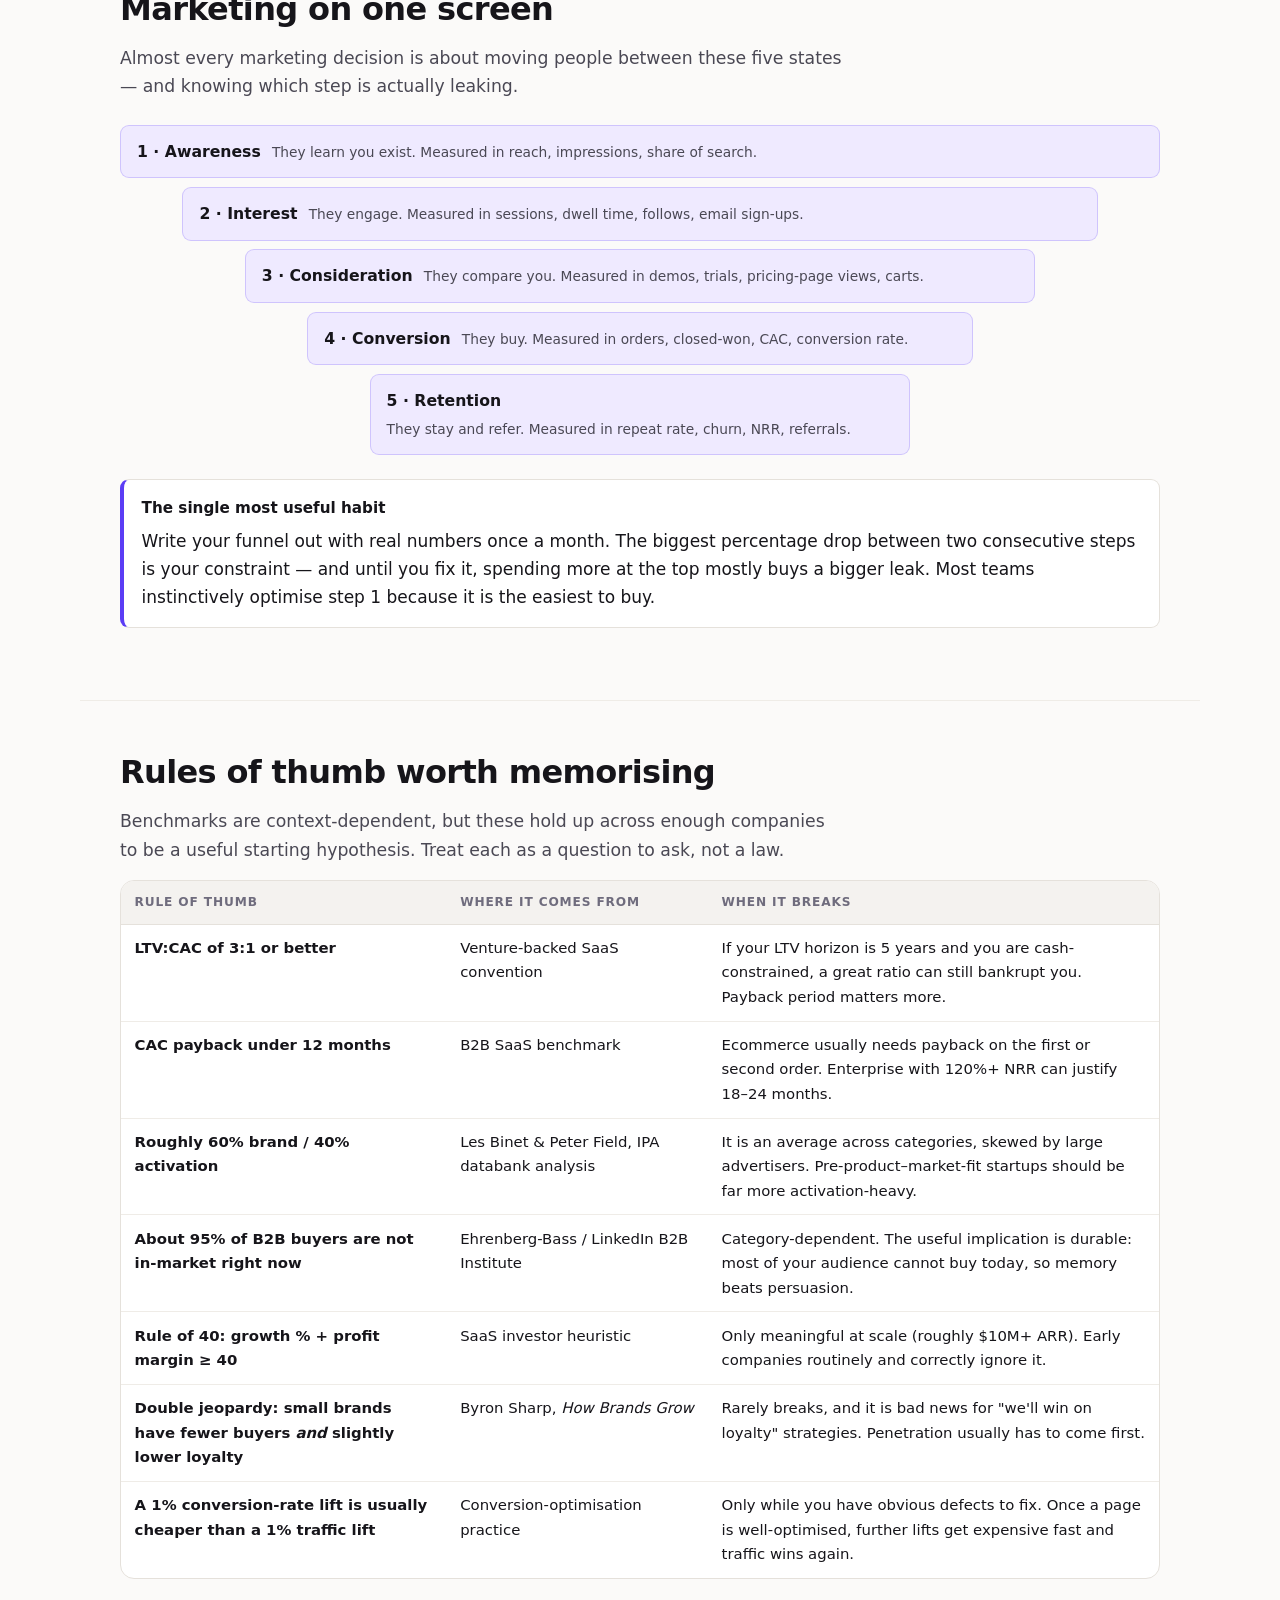
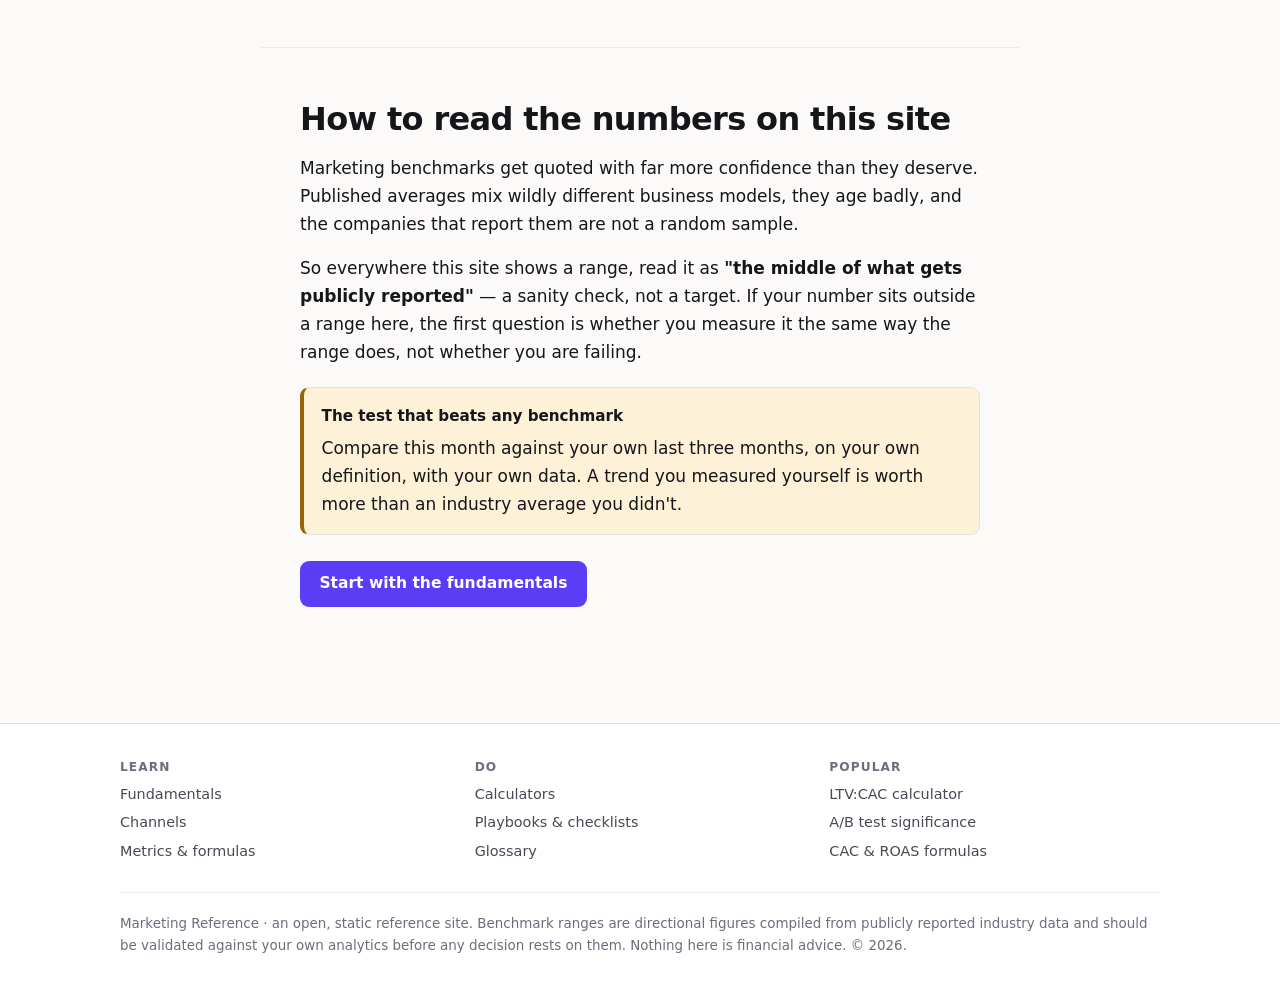
==== commit 20e61d46: "Add calculators, playbooks, glossary and README; fix mobile tap targets Completes the site with the " ====
--- a/index.html
+++ b/index.html
@@ -4,7 +4,7 @@
 <meta charset="utf-8">
 <meta name="viewport" content="width=device-width, initial-scale=1">
 <title>Marketing Reference — frameworks, metrics, benchmarks and calculators</title>
-<meta name="description" content="A free, mobile-friendly reference for marketers: strategy frameworks, channel comparisons, every metric formula, interactive calculators, playbooks and a 130-term glossary.">
+<meta name="description" content="A free, mobile-friendly reference for marketers: strategy frameworks, channel comparisons, every metric formula, interactive calculators, playbooks and a 153-term glossary.">
 <meta name="color-scheme" content="light dark">
 <link rel="stylesheet" href="assets/css/styles.css">
 <link rel="icon" href="data:image/svg+xml,<svg xmlns='http://www.w3.org/2000/svg' viewBox='0 0 32 32'><rect width='32' height='32' rx='8' fill='%235b3df5'/><text x='16' y='22' font-size='16' font-family='sans-serif' font-weight='bold' fill='white' text-anchor='middle'>M</text></svg>">
@@ -36,9 +36,9 @@
 
   <div class="hero">
     <div class="wrap">
-      <span class="eyebrow">Free · No sign-up · Works offline</span>
+      <span class="eyebrow">Free · No sign-up · No tracking</span>
       <h1>Everything a marketer has to look up, in one place.</h1>
-      <p class="lede">Strategy frameworks, channel economics, every metric formula worth knowing, five working calculators and a 130-term glossary. Built to be read on a phone between meetings.</p>
+      <p class="lede">Strategy frameworks, channel economics, every metric formula worth knowing, six working calculators and a 153-term glossary. Built to be read on a phone between meetings.</p>
       <div class="btn-row">
         <a class="btn btn-primary" href="calculators.html">Open the calculators</a>
         <a class="btn btn-ghost" href="metrics.html">Jump to metrics &amp; formulas</a>
@@ -48,10 +48,10 @@
 
   <section class="section wrap">
     <div class="grid grid-4">
-      <div class="stat"><span class="stat-value">7</span><span class="stat-label">reference sections</span></div>
-      <div class="stat"><span class="stat-value">18</span><span class="stat-label">channels compared</span></div>
-      <div class="stat"><span class="stat-value">40+</span><span class="stat-label">metric formulas</span></div>
-      <div class="stat"><span class="stat-value">130</span><span class="stat-label">glossary terms</span></div>
+      <div class="stat"><span class="stat-value">6</span><span class="stat-label">reference sections</span></div>
+      <div class="stat"><span class="stat-value">19</span><span class="stat-label">channels compared</span></div>
+      <div class="stat"><span class="stat-value">43</span><span class="stat-label">metric formulas</span></div>
+      <div class="stat"><span class="stat-value">153</span><span class="stat-label">glossary terms</span></div>
     </div>
   </section>
 
@@ -68,7 +68,7 @@
       <a class="card" href="channels.html">
         <span class="card-kicker">Section 02</span>
         <h3>Channels</h3>
-        <p>Eighteen channels side by side: what each is good for, cost model, realistic time-to-results, the metric that matters, and the mistake people repeatedly make.</p>
+        <p>Nineteen channels side by side: what each is good for, cost model, realistic time-to-results, the metric that matters, and the mistake people repeatedly make.</p>
       </a>
       <a class="card" href="metrics.html">
         <span class="card-kicker">Section 03</span>
@@ -78,7 +78,7 @@
       <a class="card" href="calculators.html">
         <span class="card-kicker">Section 04</span>
         <h3>Calculators</h3>
-        <p>Unit economics, break-even ROAS, funnel modelling, A/B test significance and email campaign returns. All run in your browser; nothing is sent anywhere.</p>
+        <p>Unit economics, break-even ROAS, funnel modelling, A/B test significance, sample-size planning and email campaign returns. All run in your browser; nothing is sent anywhere.</p>
       </a>
       <a class="card" href="playbooks.html">
         <span class="card-kicker">Section 05</span>
@@ -88,7 +88,7 @@
       <a class="card" href="glossary.html">
         <span class="card-kicker">Section 06</span>
         <h3>Glossary</h3>
-        <p>130 terms with plain-English definitions and formulas where they exist. Searchable, filterable by category, and readable one-handed.</p>
+        <p>153 terms with plain-English definitions and formulas where they exist. Searchable, filterable by category, and readable one-handed.</p>
       </a>
     </div>
   </section>
--- a/assets/css/styles.css
+++ b/assets/css/styles.css
@@ -409,7 +409,7 @@
   grid-template-columns: repeat(auto-fit, minmax(min(100%, 260px), 1fr));
 }
 .grid-2 { grid-template-columns: repeat(auto-fit, minmax(min(100%, 330px), 1fr)); }
-.grid-4 { grid-template-columns: repeat(auto-fit, minmax(min(100%, 190px), 1fr)); }
+.grid-4 { grid-template-columns: repeat(auto-fit, minmax(min(100%, 148px), 1fr)); }
 
 .card {
   background: var(--surface);
@@ -476,12 +476,14 @@
   width: 100%;
   border-collapse: collapse;
   font-size: .93rem;
-  min-width: 520px;
-}
+  min-width: 560px;
+}
+
+/* Tables with five or more columns need more room than the default, or every
+   cell wraps to four or five lines on a phone. Swiping beats stacked text. */
+.table-wrap.is-wide table { min-width: 900px; }
 
 thead th {
-  position: sticky;
-  top: 0;
   text-align: left;
   font-size: .76rem;
   font-weight: 700;
@@ -751,8 +753,8 @@
   font: inherit;
   font-size: .85rem;
   font-weight: 570;
-  min-height: 38px;
-  padding: 0 .8rem;
+  min-height: 40px;
+  padding: 0 .9rem;
   border-radius: 999px;
   border: 1px solid var(--border);
   background: var(--surface);
@@ -837,9 +839,11 @@
 }
 .toc li { margin: 0; }
 .toc a {
-  display: inline-block;
+  display: inline-flex;
+  align-items: center;
+  min-height: 36px;
   font-size: .89rem;
-  padding: .35rem .6rem;
+  padding: .35rem .7rem;
   border-radius: 999px;
   background: var(--surface);
   border: 1px solid var(--border);
@@ -847,6 +851,18 @@
   text-decoration: none;
 }
 .toc a:hover { border-color: var(--brand); color: var(--brand); }
+
+/* Touch devices get targets that clear the 44px guidance. */
+@media (max-width: 900px) {
+  .toc ul { gap: .5rem; }
+  .toc a { min-height: 44px; padding-inline: .9rem; }
+  .site-footer li { margin-bottom: 0; }
+  .site-footer li a {
+    display: inline-flex;
+    align-items: center;
+    min-height: 40px;
+  }
+}
 
 /* --- 15. Footer ----------------------------------------------------------- */
 
